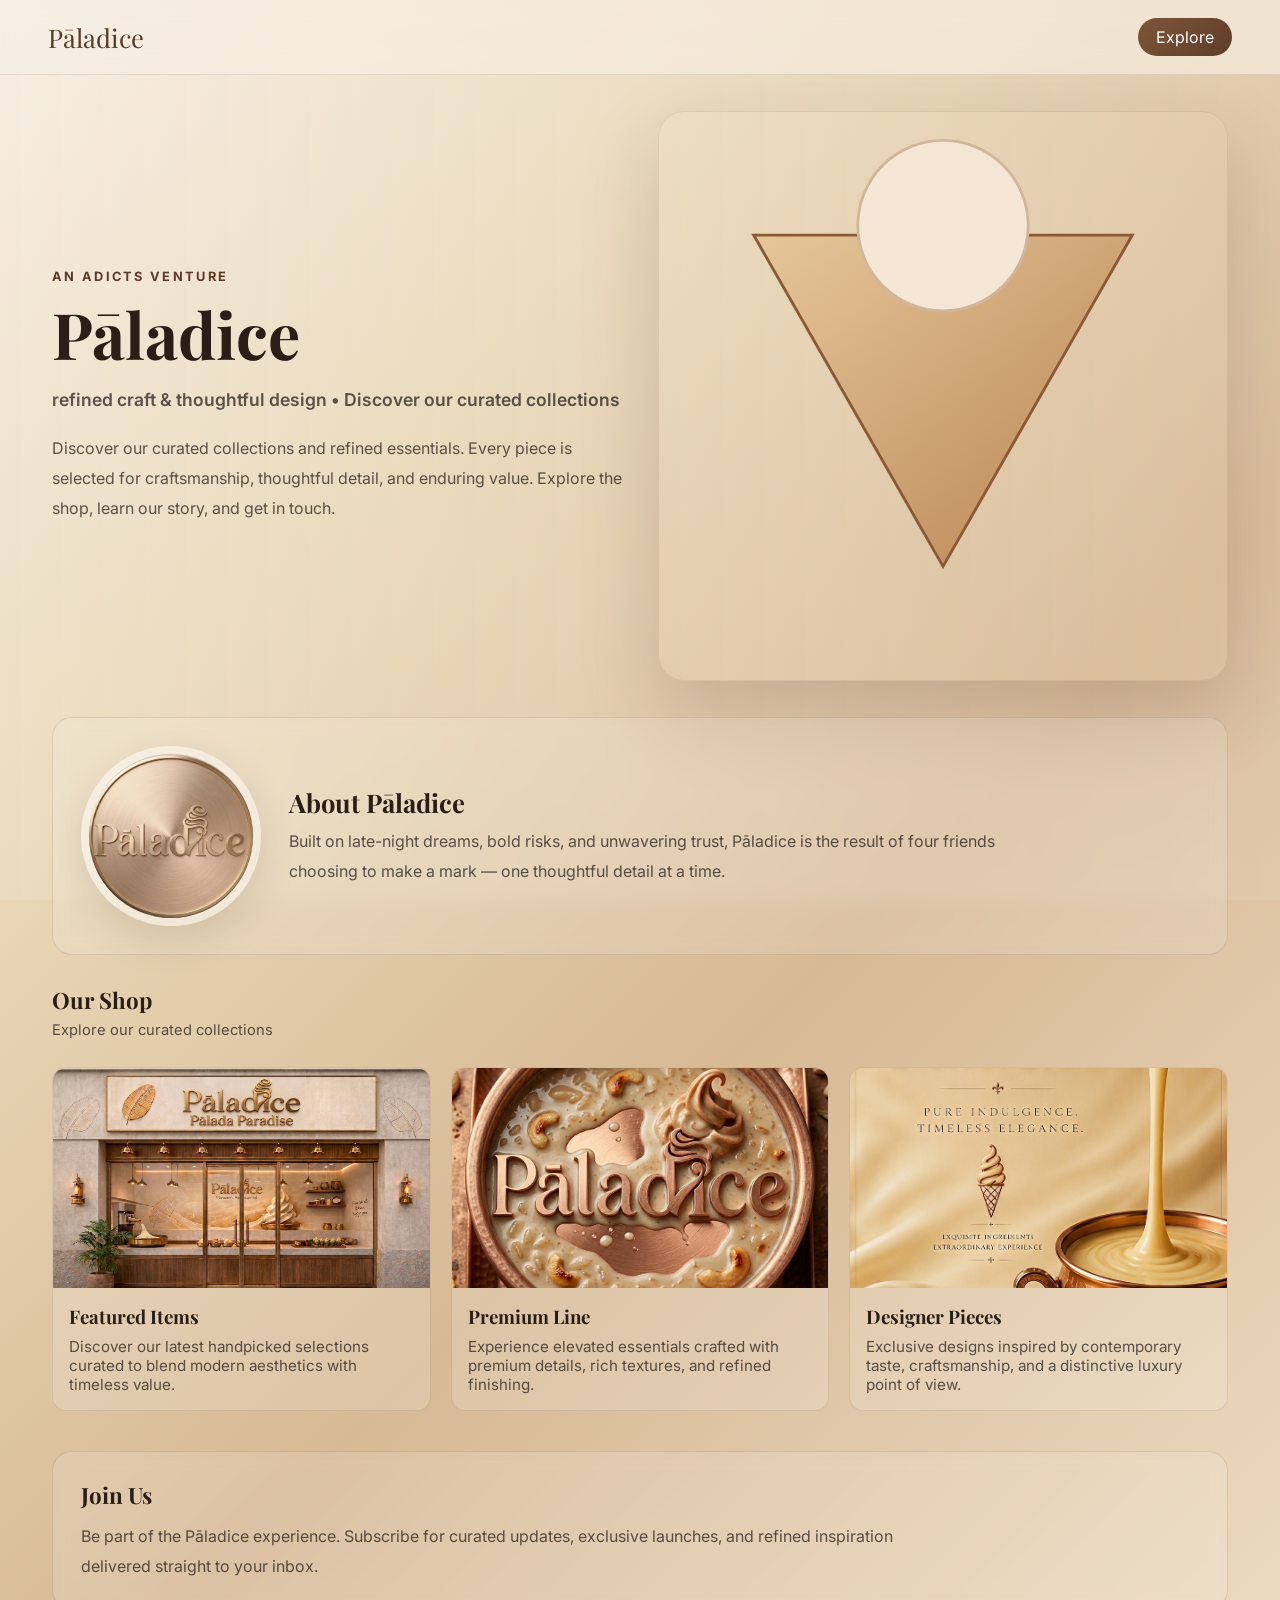
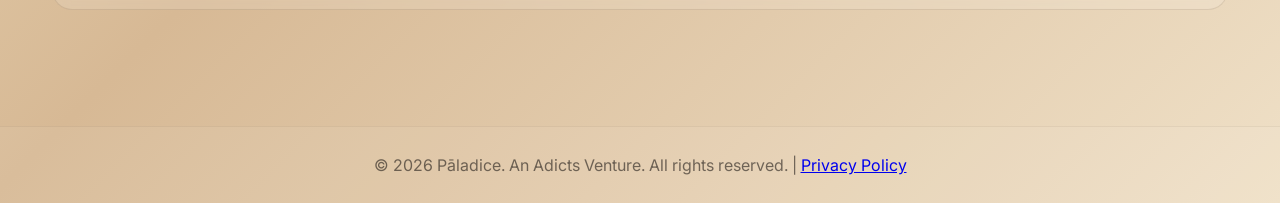
==== details.html @ 6101649e "Resolve homepage and details page merge conflict while preserving both the original brand design and" ====
<!DOCTYPE html>
<html lang="en">
<head>
  <meta charset="UTF-8" />
  <meta name="viewport" content="width=device-width, initial-scale=1.0" />
  <title>Pāladice — Details</title>
  <link rel="stylesheet" href="paladice-cone.css" />
  <style>
    @import url('https://fonts.googleapis.com/css2?family=Playfair+Display:wght@400;600;700;800&family=Inter:wght@300;400;500;600;700&display=swap');

    :root { --brown-900:#2a1e16; --brown-700:#5b3b28; --muted:rgba(32,26,23,0.72); }
    *{box-sizing:border-box;margin:0;padding:0}
    html{scroll-behavior:smooth}
    body{font-family:'Inter',system-ui,Segoe UI,Roboto,Arial,sans-serif;color:var(--muted);min-height:100vh;position:relative;background:linear-gradient(135deg,#f7efe4 0%,#e9d8b7 28%,#d7b995 58%,#efe0c7 100%);}

    body::before{content:'';position:fixed;inset:0;background:url('samplev2.png') center center / cover no-repeat fixed;opacity:0.32;filter:saturate(0.9) contrast(1.06) brightness(0.96) blur(0.2px);transform:scale(1.06);pointer-events:none;z-index:0}
    body::after{content:'';position:fixed;inset:0;background:linear-gradient(90deg,rgba(247,239,228,0.2),rgba(255,255,255,0.08));pointer-events:none;z-index:0}

    nav{position:sticky;top:0;z-index:10;background:rgba(247,239,228,0.62);backdrop-filter:blur(14px);border-bottom:1px solid rgba(91,59,40,0.12)}
    .nav-container{max-width:1220px;margin:0 auto;display:flex;align-items:center;justify-content:space-between;padding:18px}
    .logo{font-family:'Playfair Display',serif;font-size:1.6rem;color:var(--brown-700);text-decoration:none}
    .cta-button{background:linear-gradient(135deg,#7d5638 0%,#5f3d2a 100%);color:#fff;padding:9px 18px;border-radius:999px;text-decoration:none}

    main{max-width:1220px;margin:36px auto;padding:0 22px 80px;position:relative;z-index:1}

    .hero{display:grid;grid-template-columns:1fr 1fr;gap:36px;align-items:center;min-height:520px}
    .hero .hero-sub{font-size:0.8rem;letter-spacing:0.18em;text-transform:uppercase;color:var(--brown-700);font-weight:700;margin-bottom:18px}
    .hero h1{font-family:'Playfair Display',serif;font-size:clamp(2.8rem,5vw,4.4rem);color:var(--brown-900);line-height:1;margin-bottom:18px}
    .hero-subtopic{font-size:1.1rem;color:var(--brown-700);font-weight:600;margin-bottom:18px;line-height:1.6}
    .hero p{color:var(--muted);max-width:620px;line-height:1.85}

    .image-shell{border-radius:26px;overflow:hidden;box-shadow:0 30px 80px rgba(66,41,22,0.18);border:1px solid rgba(124,89,61,0.12)}
    .image-shell img{width:100%;height:100%;object-fit:cover;display:block}

    .panel{background:rgba(255,255,255,0.14);border:1px solid rgba(102,71,47,0.14);border-radius:20px;padding:28px;backdrop-filter:blur(8px)}

    .profile{display:flex;gap:28px;align-items:center}
    .profile-image{width:180px;height:180px;border-radius:50%;overflow:hidden;border:8px solid rgba(255,255,255,0.42);box-shadow:0 14px 40px rgba(52,31,18,0.12);flex:0 0 auto}
    .profile-image img{width:100%;height:100%;object-fit:cover}
    .profile-content{flex:1;min-width:0}

    .shop-grid{display:grid;grid-template-columns:repeat(3,1fr);gap:20px;margin-top:28px}
    .shop-card{border-radius:14px;overflow:hidden;background:rgba(255,255,255,0.16);padding:0;border:1px solid rgba(98,67,45,0.12)}
    .shop-card img{width:100%;height:220px;object-fit:cover;display:block}
    .shop-card .content{padding:16px}
    .shop-card h3{font-family:'Playfair Display',serif;margin-bottom:8px;color:var(--brown-900)}
    .shop-card p{color:var(--muted);font-size:0.95rem}

    footer{padding:28px;text-align:center;color:rgba(32,26,23,0.6);border-top:1px solid rgba(92,63,43,0.08);background:rgba(255,255,255,0.06)}

    @media (max-width:960px){
      .hero{grid-template-columns:1fr}
      .shop-grid{grid-template-columns:1fr}
      .profile{flex-direction:row;gap:20px}
      .profile-image{width:140px;height:140px}
      .panel{padding:20px}
    }

    @media (max-width:720px){
      .nav-container{padding:12px}
      .profile{flex-direction:column;align-items:center;text-align:center}
      .profile-image{width:120px;height:120px;border-radius:50%;margin-bottom:16px}
      .profile-content{width:100%}
      .profile-content h2{font-size:1.25rem}
      .profile-content p{margin:0 auto;max-width:100%;font-size:1rem}
      .panel{padding:18px}
    }

    @media (min-width:1600px){
      main{max-width:1400px}
      .profile-image{width:220px;height:220px}
    }
  </style>
</head>
<body>
  <nav>
    <div class="nav-container">
      <a href="index.html" class="logo">Pāladice</a>
      <a class="cta-button" href="#shop">Explore</a>
    </div>
  </nav>

  <main>
    <section class="hero">
      <div>
        <div class="hero-sub">An Adicts Venture</div>
        <h1>Pāladice</h1>
        <p class="hero-subtopic">refined craft &amp; thoughtful design • Discover our curated collections</p>
        <p>Discover our curated collections and refined essentials. Every piece is selected for craftsmanship, thoughtful detail, and enduring value. Explore the shop, learn our story, and get in touch.</p>
      </div>
      <div class="image-shell">
        <img src="assets/paladice-cone-placeholder.svg" alt="Paladice cone artwork" />
      </div>
    </section>

    <section style="margin-top:36px" class="panel">
      <div class="profile">
        <div class="profile-image"><img src="DP.png" alt="Pāladice profile" /></div>
        <div class="profile-content">
          <h2 style="font-family:'Playfair Display',serif;font-size:1.6rem;color:var(--brown-900)">About Pāladice</h2>
          <p style="color:var(--muted);margin-top:8px;max-width:760px;line-height:1.85">Built on late-night dreams, bold risks, and unwavering trust, Pāladice is the result of four friends choosing to make a mark — one thoughtful detail at a time.</p>
        </div>
      </div>
    </section>

    <section id="shop" style="margin-top:30px">
      <div style="display:flex;align-items:center;justify-content:space-between;margin-bottom:18px">
        <div>
          <h3 style="font-family:'Playfair Display',serif;font-size:1.4rem;color:var(--brown-900);margin:0">Our Shop</h3>
          <div style="color:var(--muted);font-size:0.92rem;margin-top:6px">Explore our curated collections</div>
        </div>
      </div>

      <div class="shop-grid">
        <article class="shop-card">
          <img src="Shopv1.png" alt="Featured items" />
          <div class="content">
            <h3>Featured Items</h3>
            <p>Discover our latest handpicked selections curated to blend modern aesthetics with timeless value.</p>
          </div>
        </article>

        <article class="shop-card">
          <img src="Dish.png" alt="Premium line" />
          <div class="content">
            <h3>Premium Line</h3>
            <p>Experience elevated essentials crafted with premium details, rich textures, and refined finishing.</p>
          </div>
        </article>

        <article class="shop-card">
          <img src="Designerv1.png" alt="Designer pieces" />
          <div class="content">
            <h3>Designer Pieces</h3>
            <p>Exclusive designs inspired by contemporary taste, craftsmanship, and a distinctive luxury point of view.</p>
          </div>
        </article>
      </div>
    </section>

    <section style="margin-top:40px" class="panel">
      <h3 style="font-family:'Playfair Display',serif;font-size:1.4rem;color:var(--brown-900);margin-bottom:12px">Join Us</h3>
      <p style="color:var(--muted);max-width:820px;line-height:1.85">Be part of the Pāladice experience. Subscribe for curated updates, exclusive launches, and refined inspiration delivered straight to your inbox.</p>
    </section>
  </main>

  <footer>
    &copy; 2026 Pāladice. An Adicts Venture. All rights reserved. | <a href="#">Privacy Policy</a>
  </footer>

  <script src="paladice-cone.js"></script>
</body>
</html>
---- paladice-cone.css ----
/* paladice-cone.css - lightweight styles for cone placement and eye tracking */
.cone-wrapper {
  position: absolute;            /* positioned relative to .card */
  right: 5%;
  top: 50%;
  transform: translateY(-50%);
  width: 340px;
  max-width: 28vw;
  pointer-events: none;
  opacity: 0;
  transition: opacity .6s ease, transform .6s cubic-bezier(.2,.9,.2,1);
  transform-origin: center;
  z-index: 6;
  filter: drop-shadow(0 20px 40px rgba(0,0,0,0.14));
}

.hero-loaded .cone-wrapper,
.card .cone-wrapper { /* ensure it becomes visible */
  opacity: 1;
}

.cone-img{
  display:block;
  width:100%;
  height:auto;
  border-radius:10px;
  object-fit:cover;
  backface-visibility: hidden;
  will-change: transform;
}

.cone-wrapper .eye {
  position: absolute;
  width: 48px;
  height: 48px;
  border-radius: 50%;
  background: rgba(255,255,255,0.95);
  display:flex;
  align-items:center;
  justify-content:center;
  box-shadow: inset 0 -4px 8px rgba(0,0,0,0.06);
  overflow: hidden;
  transform: translateZ(0);
}

.cone-wrapper .eye .pupil {
  width: 18px;
  height: 18px;
  background: #2b1409;
  border-radius:50%;
  transform: translate(0,0);
  transition: transform 0.06s linear;
  will-change: transform;
}

/* Rough positions: tune with devtools if needed */
.cone-wrapper .left-eye  { left: 20%; top: 28%; }
.cone-wrapper .right-eye { left: 58%; top: 28%; }

@media (max-width: 900px) {
  .cone-wrapper { width: 220px; right: 6%; }
  .cone-wrapper .eye { width:36px; height:36px; }
  .cone-wrapper .eye .pupil { width:14px; height:14px; }
}

.cone-floating {
  animation: floaty 6s ease-in-out infinite;
}
@keyframes floaty {
  0% { transform: translateY(-50%) translateX(0) rotate(-0.3deg); }
  50% { transform: translateY(-52%) translateX(2px) rotate(0.3deg); }
  100% { transform: translateY(-50%) translateX(0) rotate(-0.3deg); }
}
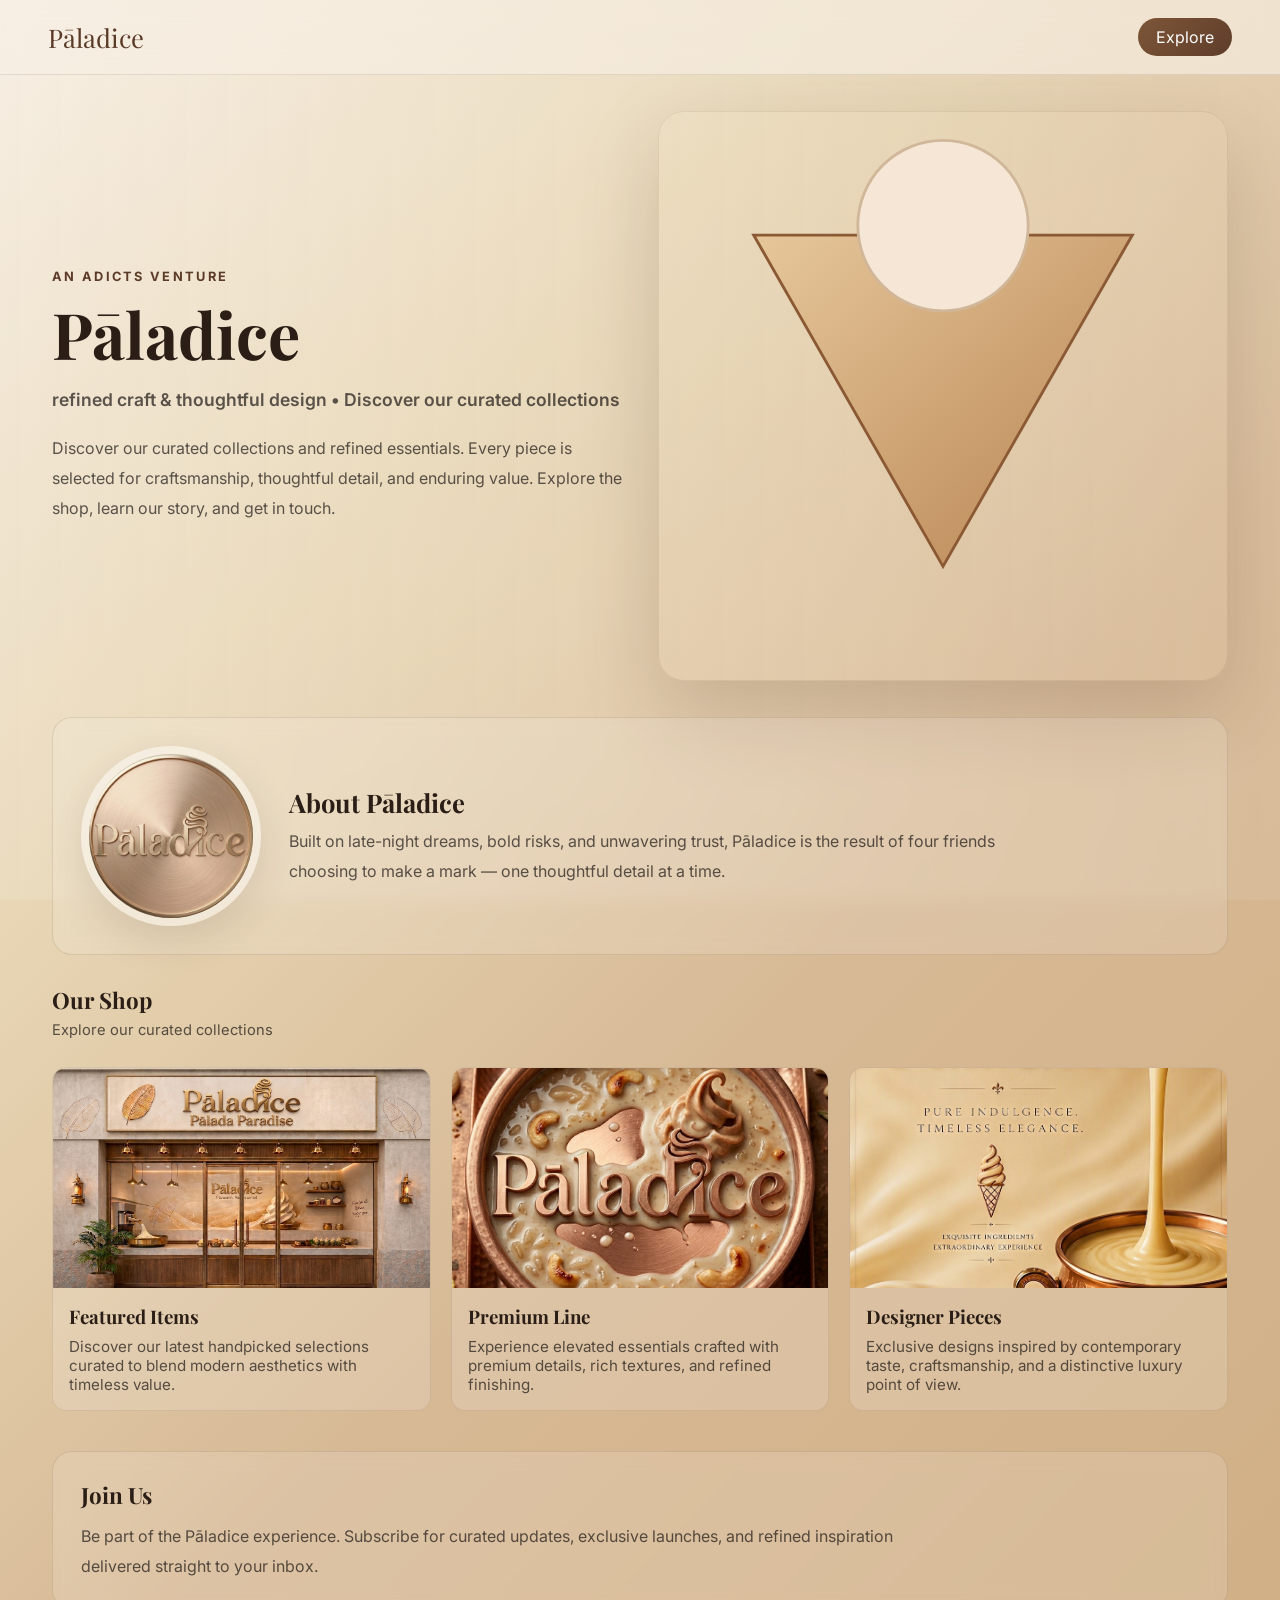
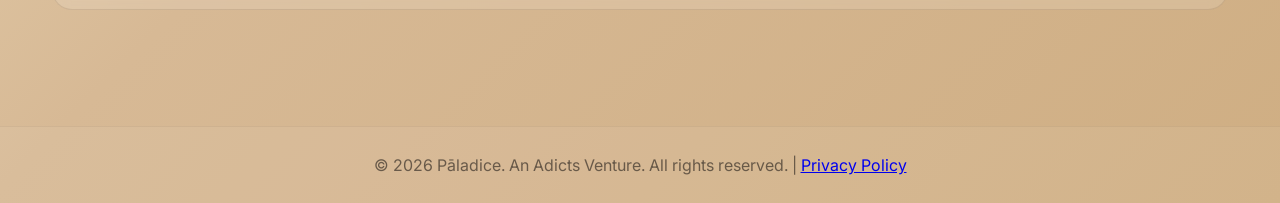
==== commit 7f2ad205: "Merge main into feature/samplev2.focused — resolve conflicts and add cone UI assets" ====
--- a/details.html
+++ b/details.html
@@ -11,9 +11,9 @@
     :root { --brown-900:#2a1e16; --brown-700:#5b3b28; --muted:rgba(32,26,23,0.72); }
     *{box-sizing:border-box;margin:0;padding:0}
     html{scroll-behavior:smooth}
-    body{font-family:'Inter',system-ui,Segoe UI,Roboto,Arial,sans-serif;color:var(--muted);min-height:100vh;position:relative;background:linear-gradient(135deg,#f7efe4 0%,#e9d8b7 28%,#d7b995 58%,#efe0c7 100%);}
+    body{font-family:'Inter',system-ui,Segoe UI,Roboto,Arial,sans-serif;color:var(--muted);min-height:100vh;position:relative;background:linear-gradient(135deg,#f7efe4 0%,#e9d8b7 28%,#d7b995 58%,#cfae83 100%)}
 
-    body::before{content:'';position:fixed;inset:0;background:url('samplev2.png') center center / cover no-repeat fixed;opacity:0.32;filter:saturate(0.9) contrast(1.06) brightness(0.96) blur(0.2px);transform:scale(1.06);pointer-events:none;z-index:0}
+    body::before{content:'';position:fixed;inset:0;background:url('samplev2.png') center center / cover no-repeat fixed;opacity:0.32;filter:saturate(0.9) contrast(1.06) brightness(0.96) blur(0.2px);}
     body::after{content:'';position:fixed;inset:0;background:linear-gradient(90deg,rgba(247,239,228,0.2),rgba(255,255,255,0.08));pointer-events:none;z-index:0}
 
     nav{position:sticky;top:0;z-index:10;background:rgba(247,239,228,0.62);backdrop-filter:blur(14px);border-bottom:1px solid rgba(91,59,40,0.12)}
@@ -34,6 +34,7 @@
 
     .panel{background:rgba(255,255,255,0.14);border:1px solid rgba(102,71,47,0.14);border-radius:20px;padding:28px;backdrop-filter:blur(8px)}
 
+    /* About/profile layout */
     .profile{display:flex;gap:28px;align-items:center}
     .profile-image{width:180px;height:180px;border-radius:50%;overflow:hidden;border:8px solid rgba(255,255,255,0.42);box-shadow:0 14px 40px rgba(52,31,18,0.12);flex:0 0 auto}
     .profile-image img{width:100%;height:100%;object-fit:cover}
@@ -48,6 +49,7 @@
 
     footer{padding:28px;text-align:center;color:rgba(32,26,23,0.6);border-top:1px solid rgba(92,63,43,0.08);background:rgba(255,255,255,0.06)}
 
+    /* Responsive adjustments */
     @media (max-width:960px){
       .hero{grid-template-columns:1fr}
       .shop-grid{grid-template-columns:1fr}
--- a/paladice-cone.css
+++ b/paladice-cone.css
@@ -70,4 +70,4 @@
   0% { transform: translateY(-50%) translateX(0) rotate(-0.3deg); }
   50% { transform: translateY(-52%) translateX(2px) rotate(0.3deg); }
   100% { transform: translateY(-50%) translateX(0) rotate(-0.3deg); }
-}+}
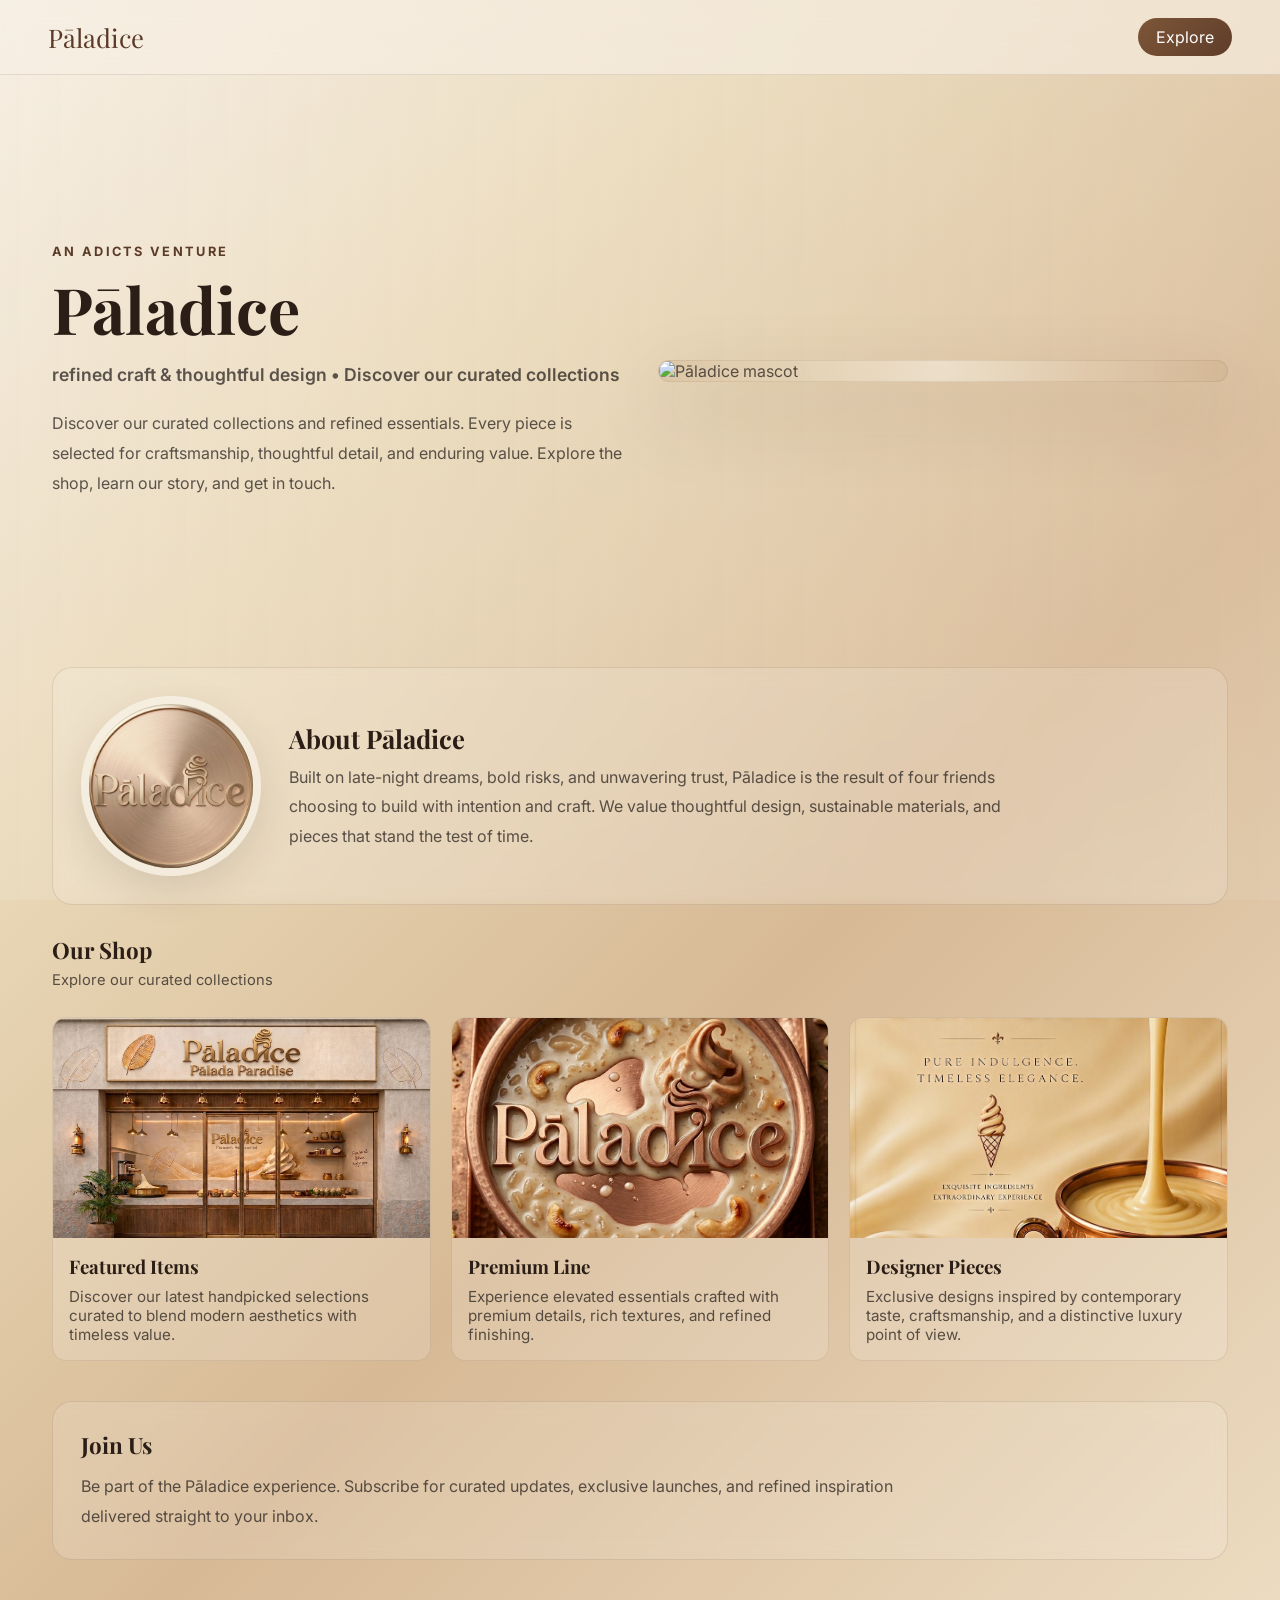
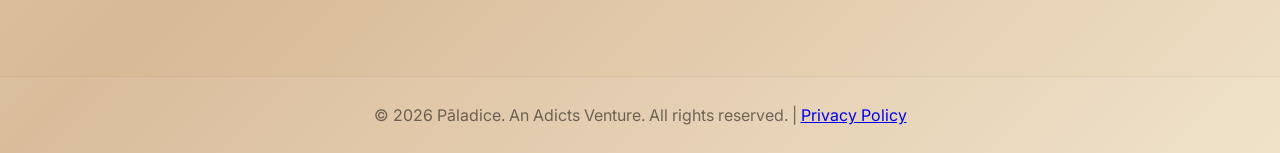
==== commit 9af52ff5: "Switch hero asset to fluffy mascot and remove the cone treatment" ====
--- a/details.html
+++ b/details.html
@@ -11,9 +11,9 @@
     :root { --brown-900:#2a1e16; --brown-700:#5b3b28; --muted:rgba(32,26,23,0.72); }
     *{box-sizing:border-box;margin:0;padding:0}
     html{scroll-behavior:smooth}
-    body{font-family:'Inter',system-ui,Segoe UI,Roboto,Arial,sans-serif;color:var(--muted);min-height:100vh;position:relative;background:linear-gradient(135deg,#f7efe4 0%,#e9d8b7 28%,#d7b995 58%,#cfae83 100%)}
+    body{font-family:'Inter',system-ui,Segoe UI,Roboto,Arial,sans-serif;color:var(--muted);min-height:100vh;position:relative;background:linear-gradient(135deg,#f7efe4 0%,#e9d8b7 28%,#d7b995 58%,#efe0c7 100%)}
 
-    body::before{content:'';position:fixed;inset:0;background:url('samplev2.png') center center / cover no-repeat fixed;opacity:0.32;filter:saturate(0.9) contrast(1.06) brightness(0.96) blur(0.2px);}
+    body::before{content:'';position:fixed;inset:0;background:url('samplev2.png') center center / cover no-repeat fixed;opacity:0.32;filter:saturate(0.9) contrast(1.06) brightness(0.96) blur(0.2px);transform:scale(1.04);pointer-events:none;z-index:0}
     body::after{content:'';position:fixed;inset:0;background:linear-gradient(90deg,rgba(247,239,228,0.2),rgba(255,255,255,0.08));pointer-events:none;z-index:0}
 
     nav{position:sticky;top:0;z-index:10;background:rgba(247,239,228,0.62);backdrop-filter:blur(14px);border-bottom:1px solid rgba(91,59,40,0.12)}
@@ -29,12 +29,11 @@
     .hero-subtopic{font-size:1.1rem;color:var(--brown-700);font-weight:600;margin-bottom:18px;line-height:1.6}
     .hero p{color:var(--muted);max-width:620px;line-height:1.85}
 
-    .image-shell{border-radius:26px;overflow:hidden;box-shadow:0 30px 80px rgba(66,41,22,0.18);border:1px solid rgba(124,89,61,0.12)}
-    .image-shell img{width:100%;height:100%;object-fit:cover;display:block}
+    .image-shell{border-radius:26px;overflow:hidden;box-shadow:0 30px 80px rgba(66,41,22,0.18);border:1px solid rgba(124,89,61,0.12);background:radial-gradient(circle at 50% 25%, rgba(255,255,255,0.35), rgba(255,255,255,0.06) 45%, rgba(145,104,65,0.12) 100%);}
+    .image-shell img{width:100%;height:100%;object-fit:cover;display:block;filter:drop-shadow(0 18px 28px rgba(83,58,39,0.18));}
 
     .panel{background:rgba(255,255,255,0.14);border:1px solid rgba(102,71,47,0.14);border-radius:20px;padding:28px;backdrop-filter:blur(8px)}
 
-    /* About/profile layout */
     .profile{display:flex;gap:28px;align-items:center}
     .profile-image{width:180px;height:180px;border-radius:50%;overflow:hidden;border:8px solid rgba(255,255,255,0.42);box-shadow:0 14px 40px rgba(52,31,18,0.12);flex:0 0 auto}
     .profile-image img{width:100%;height:100%;object-fit:cover}
@@ -49,7 +48,6 @@
 
     footer{padding:28px;text-align:center;color:rgba(32,26,23,0.6);border-top:1px solid rgba(92,63,43,0.08);background:rgba(255,255,255,0.06)}
 
-    /* Responsive adjustments */
     @media (max-width:960px){
       .hero{grid-template-columns:1fr}
       .shop-grid{grid-template-columns:1fr}
@@ -91,7 +89,7 @@
         <p>Discover our curated collections and refined essentials. Every piece is selected for craftsmanship, thoughtful detail, and enduring value. Explore the shop, learn our story, and get in touch.</p>
       </div>
       <div class="image-shell">
-        <img src="assets/paladice-cone-placeholder.svg" alt="Paladice cone artwork" />
+        <img src="assets/paladice-mascot-fluffy.jpg" alt="Pāladice mascot" />
       </div>
     </section>
 
@@ -100,7 +98,7 @@
         <div class="profile-image"><img src="DP.png" alt="Pāladice profile" /></div>
         <div class="profile-content">
           <h2 style="font-family:'Playfair Display',serif;font-size:1.6rem;color:var(--brown-900)">About Pāladice</h2>
-          <p style="color:var(--muted);margin-top:8px;max-width:760px;line-height:1.85">Built on late-night dreams, bold risks, and unwavering trust, Pāladice is the result of four friends choosing to make a mark — one thoughtful detail at a time.</p>
+          <p style="color:var(--muted);margin-top:8px;max-width:760px;line-height:1.85">Built on late-night dreams, bold risks, and unwavering trust, Pāladice is the result of four friends choosing to build with intention and craft. We value thoughtful design, sustainable materials, and pieces that stand the test of time.</p>
         </div>
       </div>
     </section>
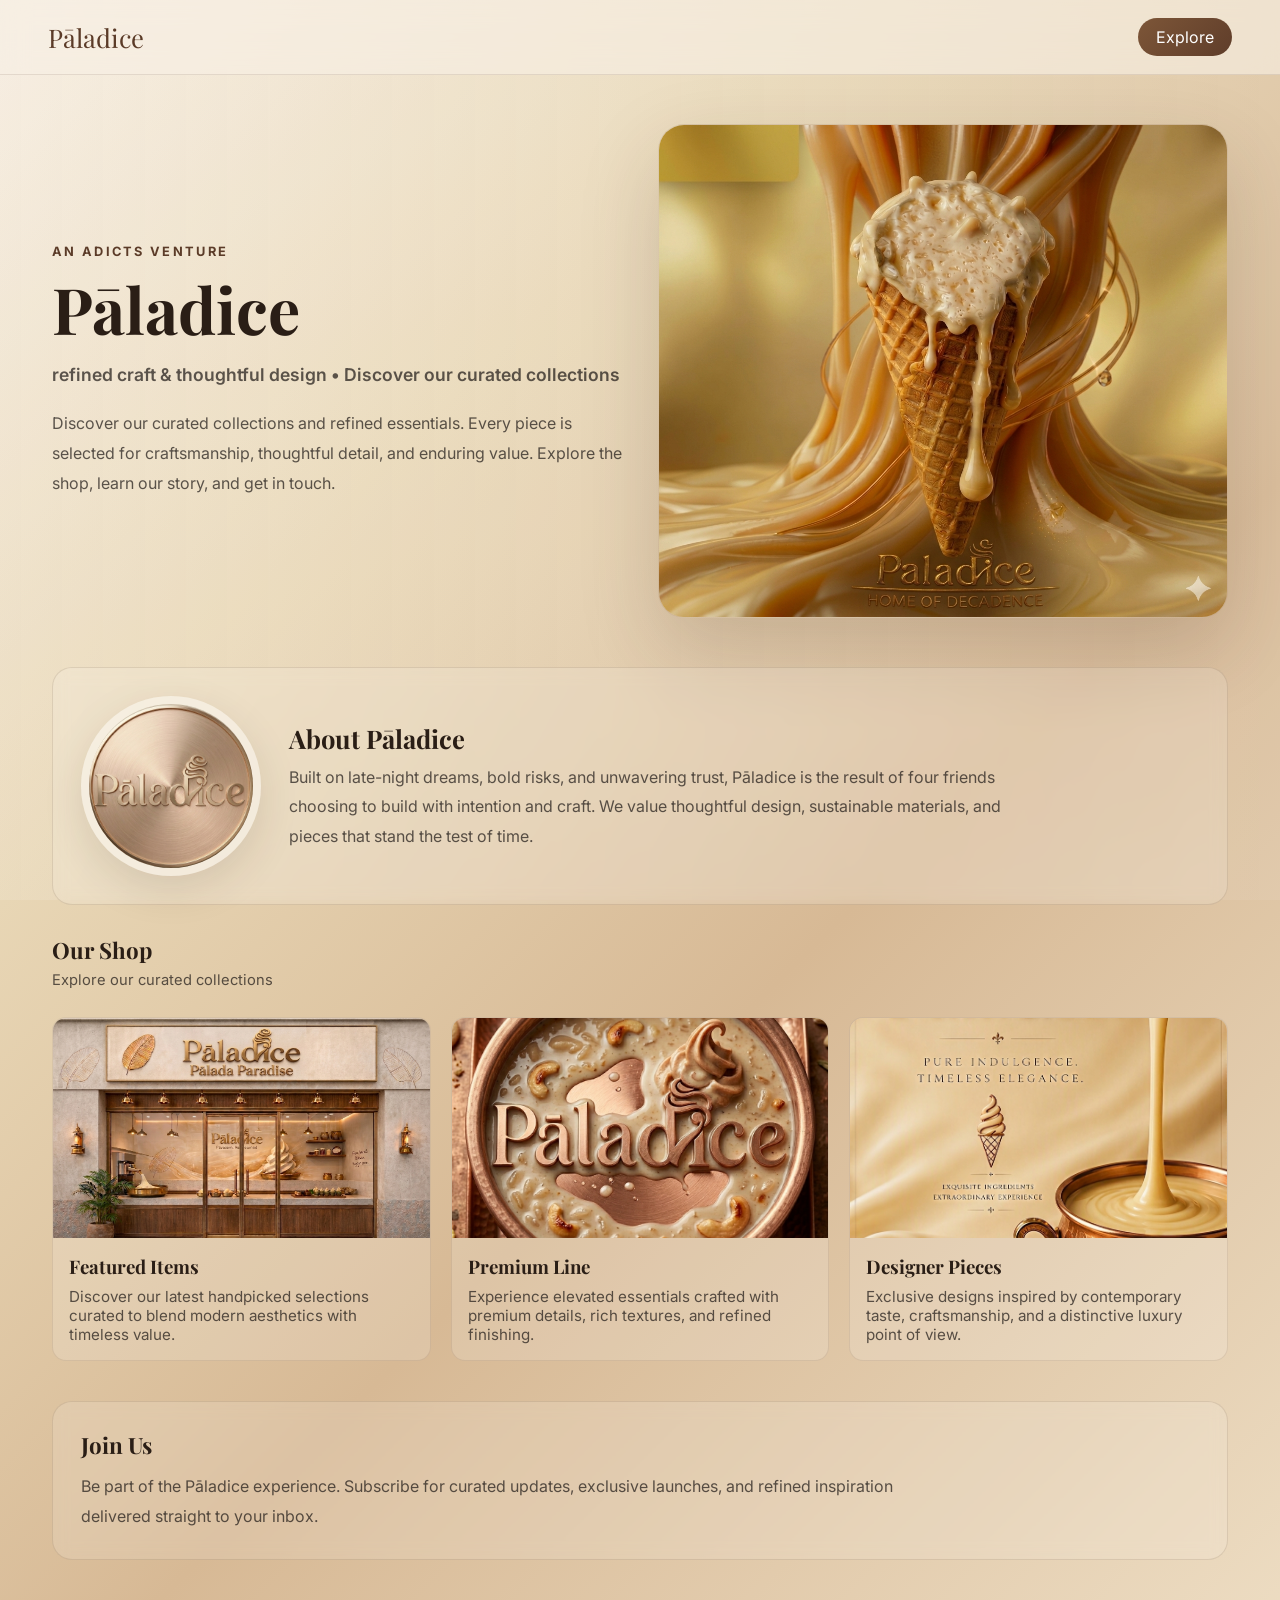
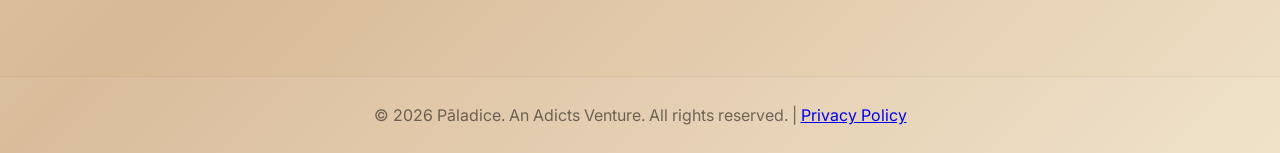
==== commit 83760b7d: "Point hero image to uploaded image_bc6bxxx.jpg at repo root (fix path mismatch)" ====
--- a/details.html
+++ b/details.html
@@ -89,7 +89,8 @@
         <p>Discover our curated collections and refined essentials. Every piece is selected for craftsmanship, thoughtful detail, and enduring value. Explore the shop, learn our story, and get in touch.</p>
       </div>
       <div class="image-shell">
-        <img src="assets/paladice-mascot-fluffy.jpg" alt="Pāladice mascot" />
+        <!-- Pointing the hero to the uploaded root-level image file so it displays correctly -->
+        <img src="/image_bc6bxxx.jpg" alt="Pāladice mascot" />
       </div>
     </section>
 
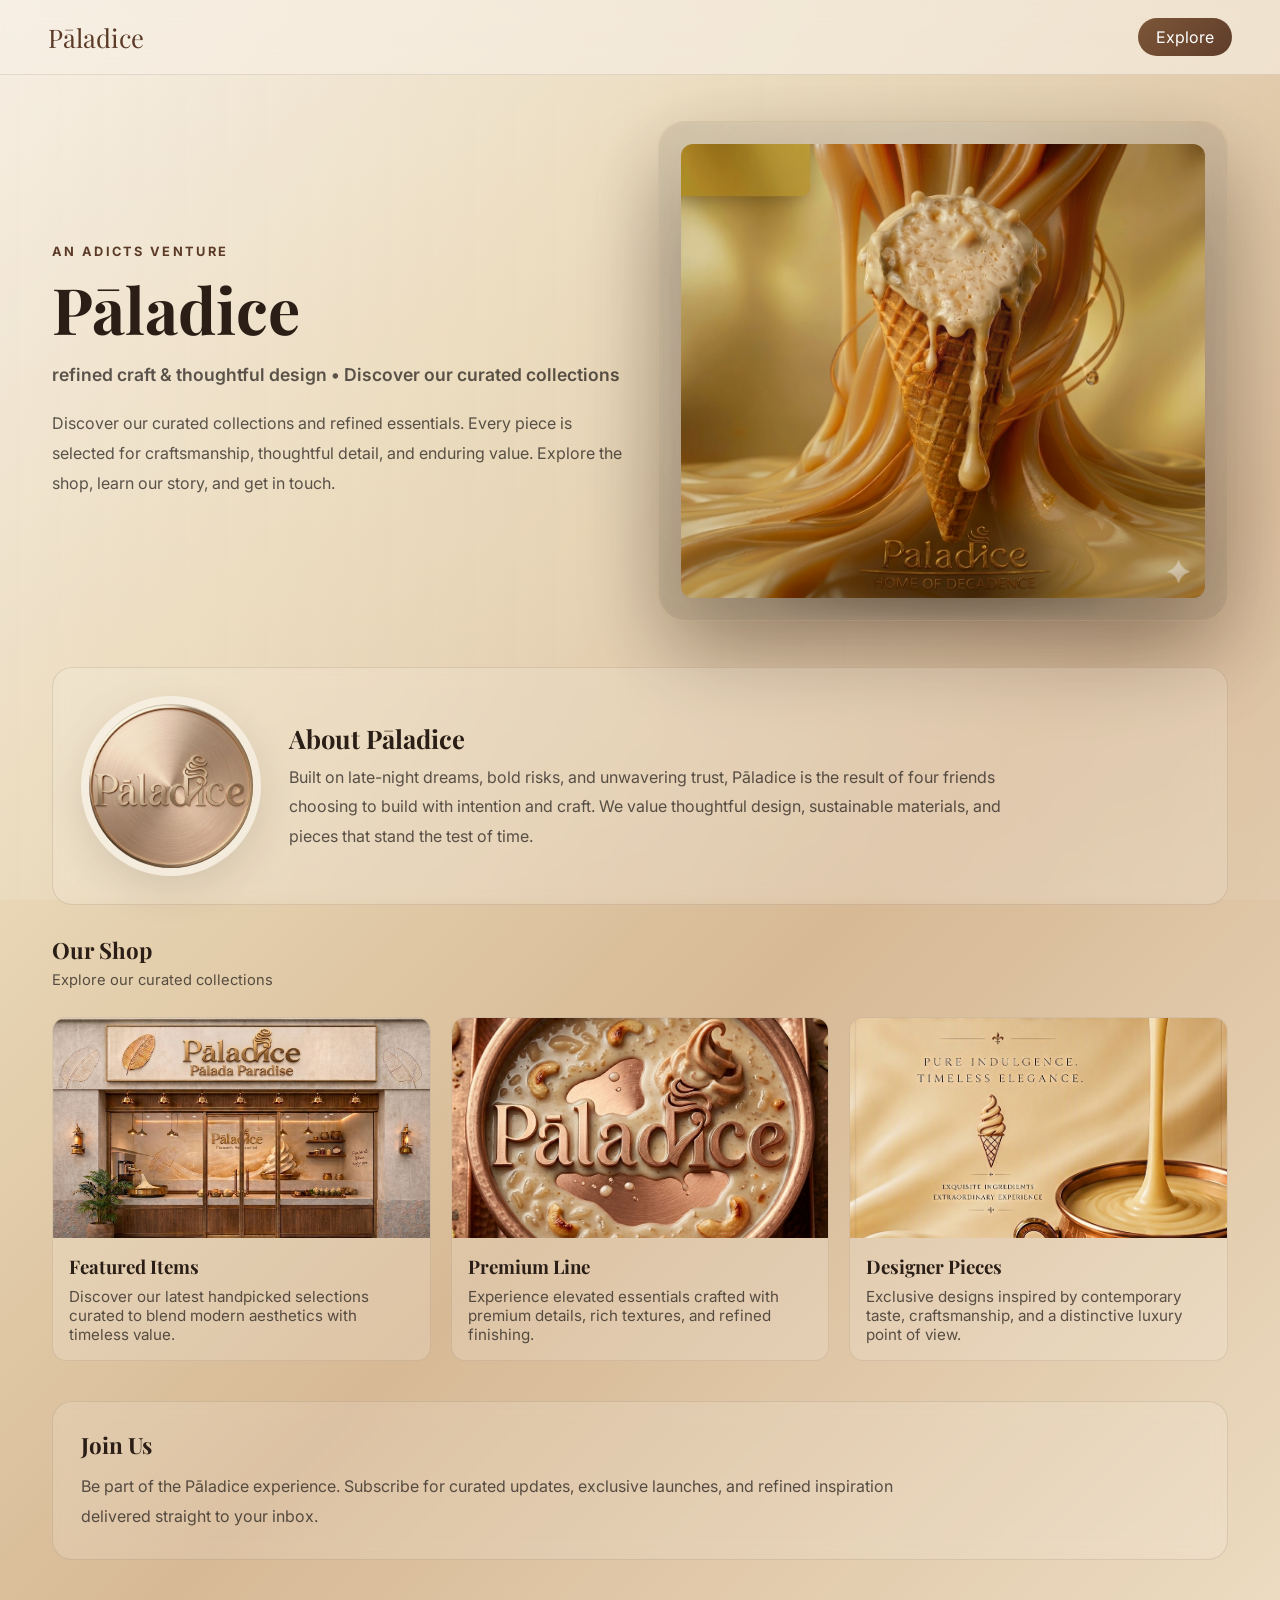
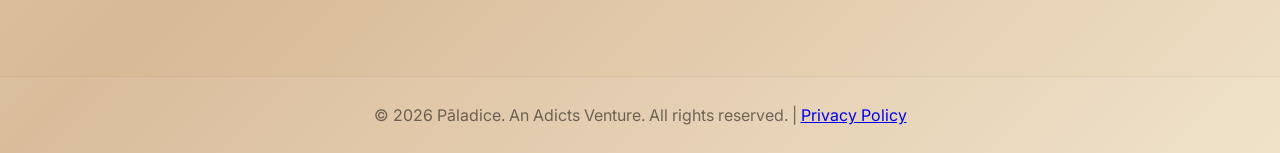
==== commit 7aafbbab: "Tweak hero visuals: relative image path, improved image-shell styling for plush 3D mascot, add masco" ====
--- a/details.html
+++ b/details.html
@@ -29,8 +29,31 @@
     .hero-subtopic{font-size:1.1rem;color:var(--brown-700);font-weight:600;margin-bottom:18px;line-height:1.6}
     .hero p{color:var(--muted);max-width:620px;line-height:1.85}
 
-    .image-shell{border-radius:26px;overflow:hidden;box-shadow:0 30px 80px rgba(66,41,22,0.18);border:1px solid rgba(124,89,61,0.12);background:radial-gradient(circle at 50% 25%, rgba(255,255,255,0.35), rgba(255,255,255,0.06) 45%, rgba(145,104,65,0.12) 100%);}
-    .image-shell img{width:100%;height:100%;object-fit:cover;display:block;filter:drop-shadow(0 18px 28px rgba(83,58,39,0.18));}
+    /* Improved image shell for plush, 3D mascot */
+    .image-shell{position:relative;border-radius:26px;padding:22px;overflow:visible;display:flex;align-items:center;justify-content:center;
+      background:radial-gradient(circle at 50% 25%, rgba(255,255,255,0.36), rgba(255,255,255,0.05) 35%, rgba(196,150,100,0.08) 100%);
+      box-shadow:0 30px 80px rgba(66,41,22,0.18), inset 0 -12px 40px rgba(255,245,230,0.04);border:1px solid rgba(124,89,61,0.12);
+      backdrop-filter: blur(2px);
+    }
+
+    /* Soft vignette + rim light */
+    .image-shell::after{content:'';position:absolute;inset:0;border-radius:26px;pointer-events:none;
+      background:radial-gradient(60% 60% at 50% 35%, rgba(255,245,230,0.06), rgba(0,0,0,0.06) 60%);
+      box-shadow: inset 0 -60px 120px rgba(0,0,0,0.08);
+    }
+
+    .image-shell img.mascot{width:100%;height:auto;max-width:760px;object-fit:contain;object-position:center 40%;display:block;
+      filter: drop-shadow(0 36px 48px rgba(34,20,12,0.36)) saturate(1.06) contrast(1.03);
+      transform:translateZ(0);
+      transition:transform 350ms cubic-bezier(.2,.8,.2,1), filter 250ms ease;
+      border-radius:12px; /* subtle rounding so edges blend into background */
+    }
+
+    /* slight lift on hover for interactive feel */
+    .image-shell:hover img.mascot{transform:translateY(-8px) scale(1.01);filter: drop-shadow(0 46px 64px rgba(34,20,12,0.38)) saturate(1.08) contrast(1.04)}
+
+    /* Optional cute shadow under mascot (pseudo-element) */
+    .image-shell .mascot-shadow{position:absolute;left:50%;bottom:10px;transform:translateX(-50%);width:60%;height:28px;background:radial-gradient(ellipse at center, rgba(20,12,6,0.35), rgba(20,12,6,0.06));filter:blur(12px);border-radius:50%;pointer-events:none}
 
     .panel{background:rgba(255,255,255,0.14);border:1px solid rgba(102,71,47,0.14);border-radius:20px;padding:28px;backdrop-filter:blur(8px)}
 
@@ -48,12 +71,15 @@
 
     footer{padding:28px;text-align:center;color:rgba(32,26,23,0.6);border-top:1px solid rgba(92,63,43,0.08);background:rgba(255,255,255,0.06)}
 
+    /* Responsive adjustments */
     @media (max-width:960px){
       .hero{grid-template-columns:1fr}
       .shop-grid{grid-template-columns:1fr}
       .profile{flex-direction:row;gap:20px}
       .profile-image{width:140px;height:140px}
       .panel{padding:20px}
+      .image-shell{padding:16px}
+      .image-shell img.mascot{max-width:84%;}
     }
 
     @media (max-width:720px){
@@ -64,6 +90,7 @@
       .profile-content h2{font-size:1.25rem}
       .profile-content p{margin:0 auto;max-width:100%;font-size:1rem}
       .panel{padding:18px}
+      .image-shell img.mascot{max-width:92%;}
     }
 
     @media (min-width:1600px){
@@ -89,8 +116,9 @@
         <p>Discover our curated collections and refined essentials. Every piece is selected for craftsmanship, thoughtful detail, and enduring value. Explore the shop, learn our story, and get in touch.</p>
       </div>
       <div class="image-shell">
-        <!-- Pointing the hero to the uploaded root-level image file so it displays correctly -->
-        <img src="/image_bc6bxxx.jpg" alt="Pāladice mascot" />
+        <!-- Use relative path (no leading slash) so GitHub Pages and repo-root sites resolve correctly -->
+        <img src="image_bc6bxxx.jpg" alt="Pāladice mascot" class="mascot" />
+        <div class="mascot-shadow" aria-hidden="true"></div>
       </div>
     </section>
 
@@ -149,6 +177,5 @@
     &copy; 2026 Pāladice. An Adicts Venture. All rights reserved. | <a href="#">Privacy Policy</a>
   </footer>
 
-  <script src="paladice-cone.js"></script>
 </body>
 </html>
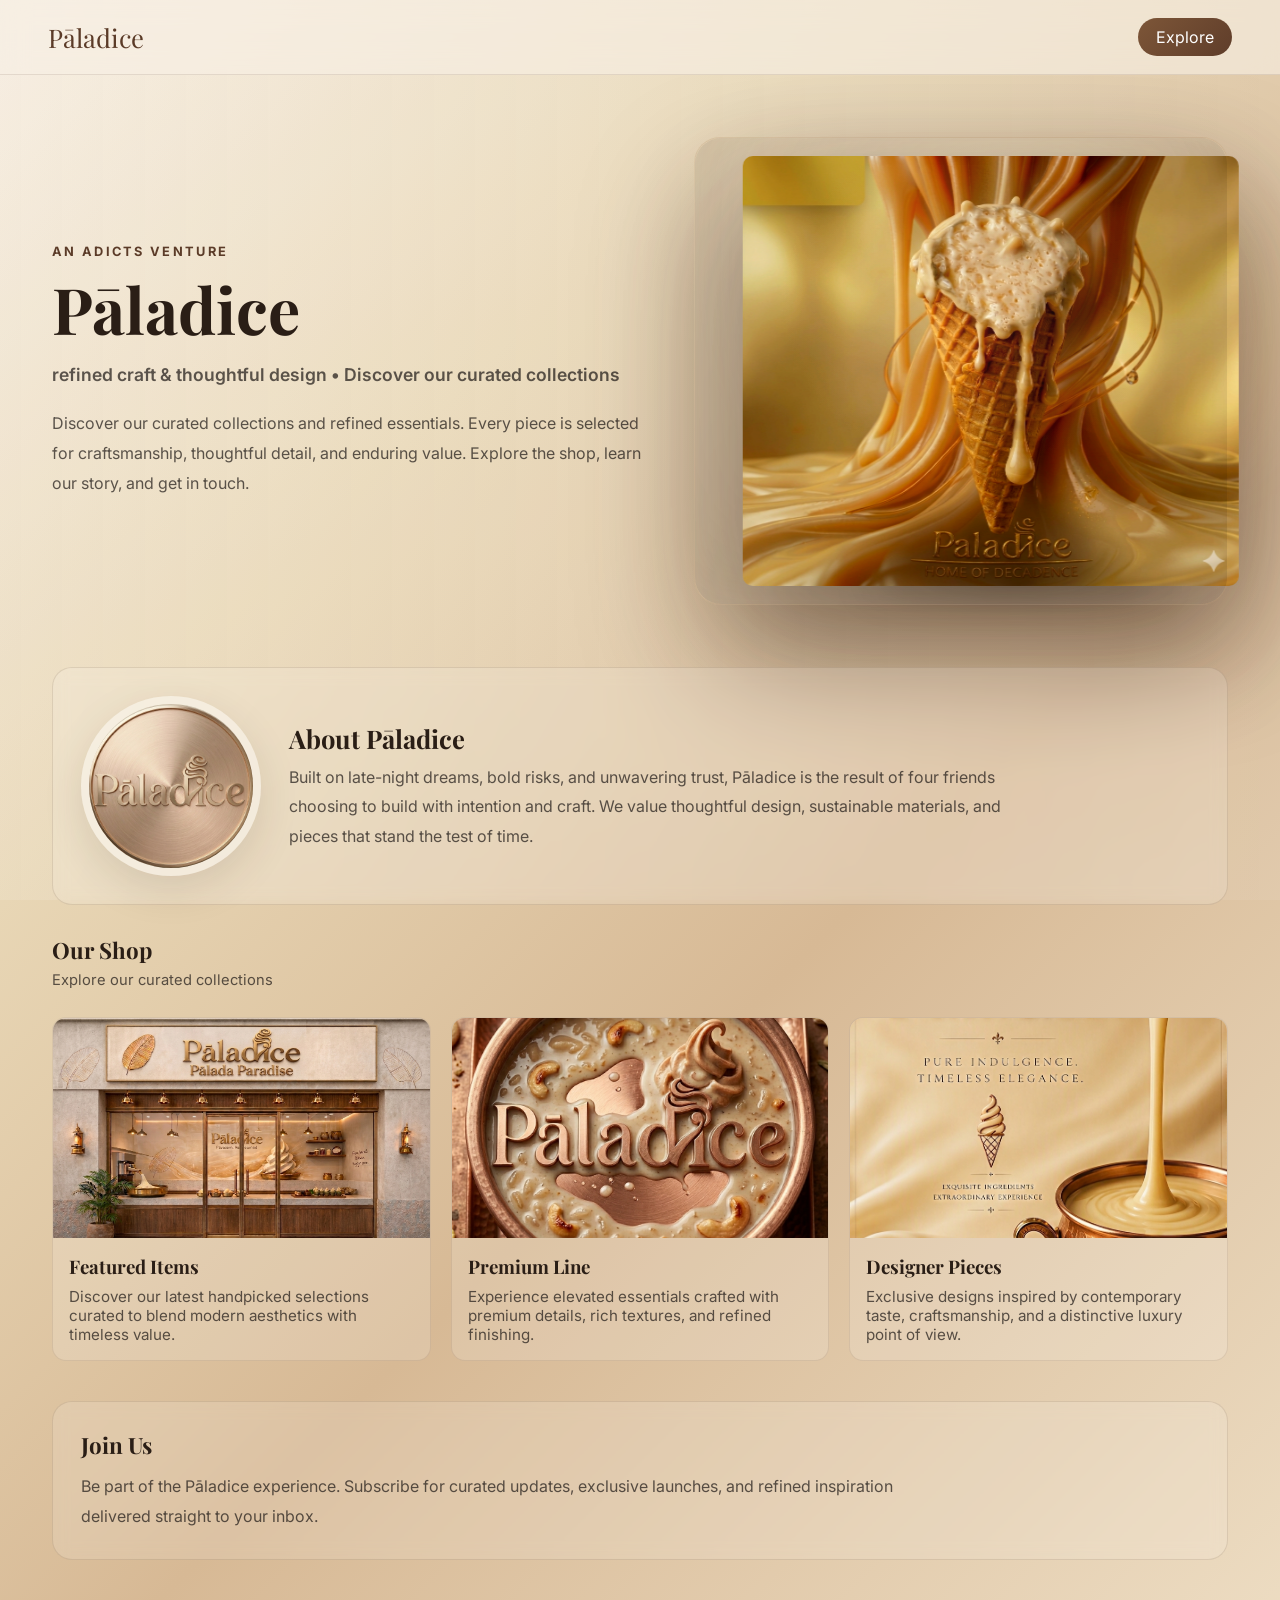
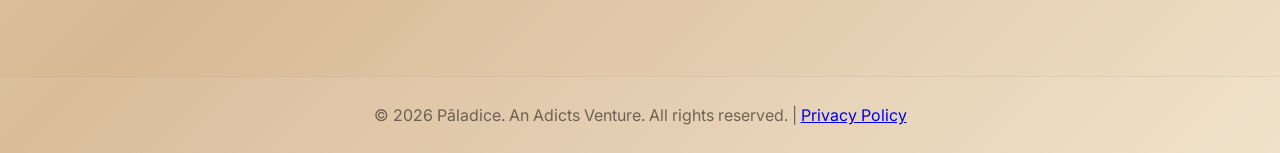
==== commit 65f9c05e: "Move mascot right, compact sizing, stronger warm glow and deeper plush shadow; tune crop and shadow" ====
--- a/details.html
+++ b/details.html
@@ -23,37 +23,45 @@
 
     main{max-width:1220px;margin:36px auto;padding:0 22px 80px;position:relative;z-index:1}
 
-    .hero{display:grid;grid-template-columns:1fr 1fr;gap:36px;align-items:center;min-height:520px}
+    /* move mascot slightly to the right by using asymmetric columns and aligning the image-shell to the end */
+    .hero{display:grid;grid-template-columns:1fr 0.88fr;gap:36px;align-items:center;min-height:520px}
     .hero .hero-sub{font-size:0.8rem;letter-spacing:0.18em;text-transform:uppercase;color:var(--brown-700);font-weight:700;margin-bottom:18px}
     .hero h1{font-family:'Playfair Display',serif;font-size:clamp(2.8rem,5vw,4.4rem);color:var(--brown-900);line-height:1;margin-bottom:18px}
     .hero-subtopic{font-size:1.1rem;color:var(--brown-700);font-weight:600;margin-bottom:18px;line-height:1.6}
     .hero p{color:var(--muted);max-width:620px;line-height:1.85}
 
     /* Improved image shell for plush, 3D mascot */
-    .image-shell{position:relative;border-radius:26px;padding:22px;overflow:visible;display:flex;align-items:center;justify-content:center;
-      background:radial-gradient(circle at 50% 25%, rgba(255,255,255,0.36), rgba(255,255,255,0.05) 35%, rgba(196,150,100,0.08) 100%);
-      box-shadow:0 30px 80px rgba(66,41,22,0.18), inset 0 -12px 40px rgba(255,245,230,0.04);border:1px solid rgba(124,89,61,0.12);
+    .image-shell{position:relative;border-radius:26px;padding:18px;overflow:visible;display:flex;align-items:center;justify-content:flex-end;
+      background:radial-gradient(circle at 60% 30%, rgba(255,244,220,0.55), rgba(255,235,200,0.22) 30%, rgba(196,150,100,0.10) 70%);
+      box-shadow:0 48px 120px rgba(80,48,20,0.28), inset 0 -18px 48px rgba(255,245,230,0.06);border:1px solid rgba(124,89,61,0.12);
       backdrop-filter: blur(2px);
     }
 
-    /* Soft vignette + rim light */
-    .image-shell::after{content:'';position:absolute;inset:0;border-radius:26px;pointer-events:none;
-      background:radial-gradient(60% 60% at 50% 35%, rgba(255,245,230,0.06), rgba(0,0,0,0.06) 60%);
-      box-shadow: inset 0 -60px 120px rgba(0,0,0,0.08);
+    /* stronger warm glow behind the mascot */
+    .image-shell::before{content:'';position:absolute;left:50%;top:32%;transform:translate(-6%,-32%);width:68%;height:68%;border-radius:50%;pointer-events:none;
+      background:radial-gradient(circle at 45% 35%, rgba(255,218,150,0.45), rgba(255,200,120,0.16) 40%, rgba(255,160,60,0.06) 70%);
+      filter:blur(28px);mix-blend-mode:screen;opacity:0.95;
     }
 
-    .image-shell img.mascot{width:100%;height:auto;max-width:760px;object-fit:contain;object-position:center 40%;display:block;
-      filter: drop-shadow(0 36px 48px rgba(34,20,12,0.36)) saturate(1.06) contrast(1.03);
-      transform:translateZ(0);
+    /* Soft vignette + rim light (overlay) */
+    .image-shell::after{content:'';position:absolute;inset:0;border-radius:26px;pointer-events:none;
+      background:radial-gradient(60% 60% at 52% 35%, rgba(255,245,230,0.06), rgba(0,0,0,0.06) 60%);
+      box-shadow: inset 0 -60px 120px rgba(0,0,0,0.06);
+    }
+
+    /* make the mascot more compact and slightly shifted right (translateX) */
+    .image-shell img.mascot{width:100%;height:auto;max-width:520px;object-fit:cover;object-position:center 55%;display:block;
+      filter: drop-shadow(0 48px 64px rgba(34,20,12,0.46)) saturate(1.12) contrast(1.08) brightness(1.03);
+      transform:translateZ(0) translateX(6%);
       transition:transform 350ms cubic-bezier(.2,.8,.2,1), filter 250ms ease;
-      border-radius:12px; /* subtle rounding so edges blend into background */
+      border-radius:10px; /* subtle rounding so edges blend into background */
     }
 
     /* slight lift on hover for interactive feel */
-    .image-shell:hover img.mascot{transform:translateY(-8px) scale(1.01);filter: drop-shadow(0 46px 64px rgba(34,20,12,0.38)) saturate(1.08) contrast(1.04)}
+    .image-shell:hover img.mascot{transform:translateY(-8px) translateX(6%) scale(1.012);filter: drop-shadow(0 60px 86px rgba(34,20,12,0.5)) saturate(1.14) contrast(1.09)}
 
-    /* Optional cute shadow under mascot (pseudo-element) */
-    .image-shell .mascot-shadow{position:absolute;left:50%;bottom:10px;transform:translateX(-50%);width:60%;height:28px;background:radial-gradient(ellipse at center, rgba(20,12,6,0.35), rgba(20,12,6,0.06));filter:blur(12px);border-radius:50%;pointer-events:none}
+    /* denser, more blurred shadow under mascot */
+    .image-shell .mascot-shadow{position:absolute;left:60%;bottom:6px;transform:translateX(-50%);width:56%;height:36px;background:radial-gradient(ellipse at center, rgba(20,12,6,0.46), rgba(20,12,6,0.08));filter:blur(18px);border-radius:50%;pointer-events:none}
 
     .panel{background:rgba(255,255,255,0.14);border:1px solid rgba(102,71,47,0.14);border-radius:20px;padding:28px;backdrop-filter:blur(8px)}
 
@@ -72,14 +80,20 @@
     footer{padding:28px;text-align:center;color:rgba(32,26,23,0.6);border-top:1px solid rgba(92,63,43,0.08);background:rgba(255,255,255,0.06)}
 
     /* Responsive adjustments */
+    @media (max-width:1120px){
+      .hero{grid-template-columns:1fr 0.98fr}
+      .image-shell img.mascot{max-width:460px}
+    }
+
     @media (max-width:960px){
       .hero{grid-template-columns:1fr}
       .shop-grid{grid-template-columns:1fr}
       .profile{flex-direction:row;gap:20px}
       .profile-image{width:140px;height:140px}
       .panel{padding:20px}
-      .image-shell{padding:16px}
-      .image-shell img.mascot{max-width:84%;}
+      .image-shell{padding:12px;justify-content:center}
+      .image-shell img.mascot{max-width:72%;transform:none}
+      .image-shell .mascot-shadow{left:50%}
     }
 
     @media (max-width:720px){
@@ -91,11 +105,13 @@
       .profile-content p{margin:0 auto;max-width:100%;font-size:1rem}
       .panel{padding:18px}
       .image-shell img.mascot{max-width:92%;}
+      .image-shell .mascot-shadow{left:50%;width:64%;height:26px;filter:blur(12px)}
     }
 
     @media (min-width:1600px){
       main{max-width:1400px}
       .profile-image{width:220px;height:220px}
+      .image-shell img.mascot{max-width:860px}
     }
   </style>
 </head>
@@ -115,7 +131,7 @@
         <p class="hero-subtopic">refined craft &amp; thoughtful design • Discover our curated collections</p>
         <p>Discover our curated collections and refined essentials. Every piece is selected for craftsmanship, thoughtful detail, and enduring value. Explore the shop, learn our story, and get in touch.</p>
       </div>
-      <div class="image-shell">
+      <div class="image-shell" aria-hidden="false">
         <!-- Use relative path (no leading slash) so GitHub Pages and repo-root sites resolve correctly -->
         <img src="image_bc6bxxx.jpg" alt="Pāladice mascot" class="mascot" />
         <div class="mascot-shadow" aria-hidden="true"></div>
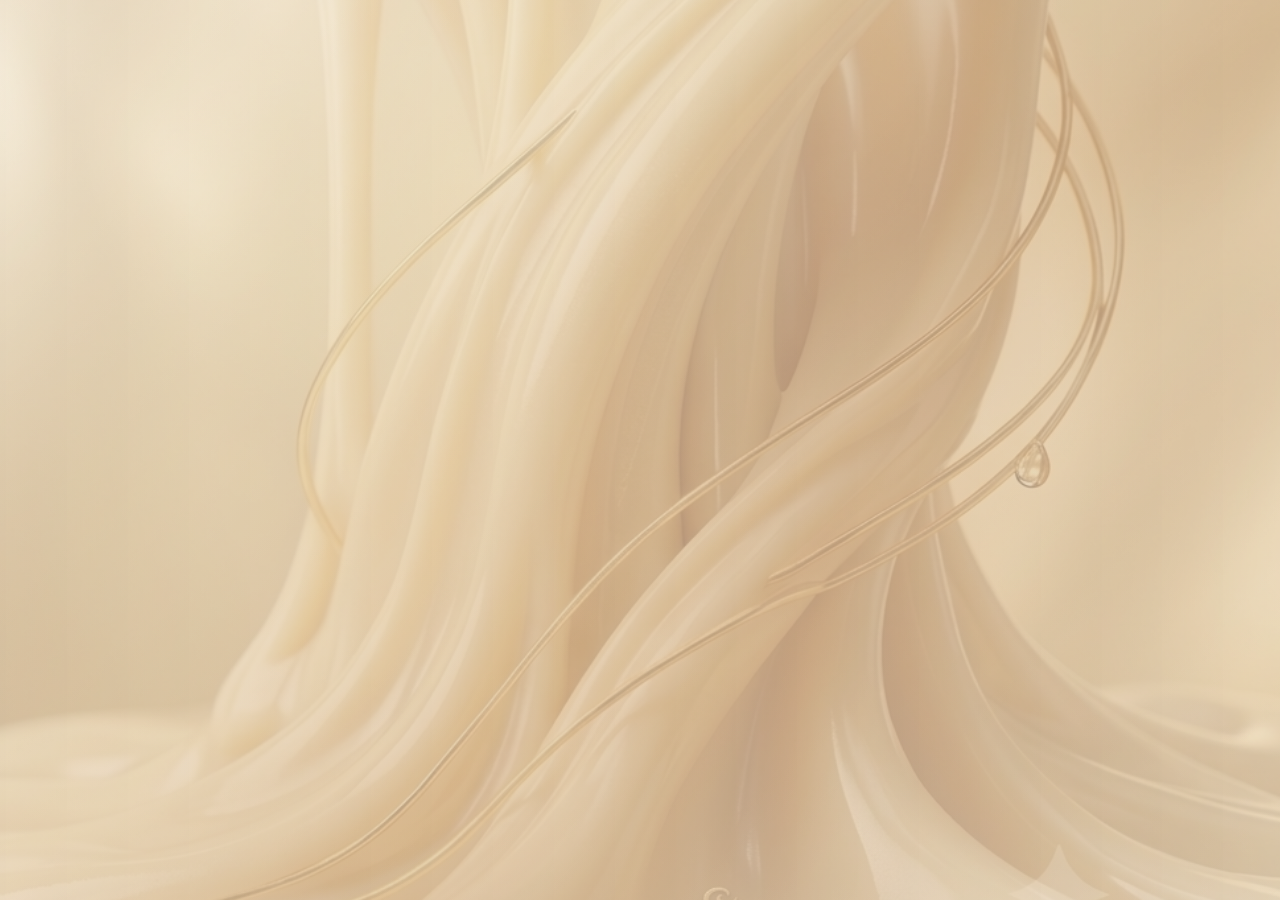
==== commit c0c5253c: "Add details.html with initial layout and styles" ====
--- a/details.html
+++ b/details.html
@@ -8,12 +8,26 @@
   <style>
     @import url('https://fonts.googleapis.com/css2?family=Playfair+Display:wght@400;600;700;800&family=Inter:wght@300;400;500;600;700&display=swap');
 
-    :root { --brown-900:#2a1e16; --brown-700:#5b3b28; --muted:rgba(32,26,23,0.72); }
+    :root { --brown-900:#2a1e16; --brown-700:#5b3b28; --muted:rgba(32,26,23,0.72); --card-bg: rgba(255,255,255,0.14); }
     *{box-sizing:border-box;margin:0;padding:0}
     html{scroll-behavior:smooth}
-    body{font-family:'Inter',system-ui,Segoe UI,Roboto,Arial,sans-serif;color:var(--muted);min-height:100vh;position:relative;background:linear-gradient(135deg,#f7efe4 0%,#e9d8b7 28%,#d7b995 58%,#efe0c7 100%)}
+    body{
+      font-family:'Inter',system-ui,Segoe UI,Roboto,Arial,sans-serif;
+      color:var(--muted);
+      min-height:100vh;
+      position:relative;
+      background:linear-gradient(135deg,#f7efe4 0%,#e9d8b7 28%,#d7b995 58%,#efe0c7 100%);
+      -webkit-font-smoothing:antialiased;
+      -moz-osx-font-smoothing:grayscale;
+    }
 
-    body::before{content:'';position:fixed;inset:0;background:url('samplev2.png') center center / cover no-repeat fixed;opacity:0.32;filter:saturate(0.9) contrast(1.06) brightness(0.96) blur(0.2px);transform:scale(1.04);pointer-events:none;z-index:0}
+    /* backdrop image */
+    body::before{
+      content:'';position:fixed;inset:0;pointer-events:none;z-index:0;
+      background:url('samplev2.jpg') center center / cover no-repeat fixed;
+      opacity:0.32;filter:saturate(0.9) contrast(1.06) brightness(0.96) blur(0.2px);
+      transform:scale(1.04);
+    }
     body::after{content:'';position:fixed;inset:0;background:linear-gradient(90deg,rgba(247,239,228,0.2),rgba(255,255,255,0.08));pointer-events:none;z-index:0}
 
     nav{position:sticky;top:0;z-index:10;background:rgba(247,239,228,0.62);backdrop-filter:blur(14px);border-bottom:1px solid rgba(91,59,40,0.12)}
@@ -23,175 +37,53 @@
 
     main{max-width:1220px;margin:36px auto;padding:0 22px 80px;position:relative;z-index:1}
 
-    /* move mascot slightly to the right by using asymmetric columns and aligning the image-shell to the end */
+    /* layout */
     .hero{display:grid;grid-template-columns:1fr 0.88fr;gap:36px;align-items:center;min-height:520px}
     .hero .hero-sub{font-size:0.8rem;letter-spacing:0.18em;text-transform:uppercase;color:var(--brown-700);font-weight:700;margin-bottom:18px}
     .hero h1{font-family:'Playfair Display',serif;font-size:clamp(2.8rem,5vw,4.4rem);color:var(--brown-900);line-height:1;margin-bottom:18px}
     .hero-subtopic{font-size:1.1rem;color:var(--brown-700);font-weight:600;margin-bottom:18px;line-height:1.6}
     .hero p{color:var(--muted);max-width:620px;line-height:1.85}
 
-    /* Improved image shell for plush, 3D mascot */
-    .image-shell{position:relative;border-radius:26px;padding:18px;overflow:visible;display:flex;align-items:center;justify-content:flex-end;
+    /* image shell - now allows perspective and bottom-right placement */
+    .image-shell{
+      position:relative;
+      border-radius:26px;
+      padding:18px;
+      overflow:visible;
+      display:flex;
+      align-items:center;
+      justify-content:flex-end;
       background:radial-gradient(circle at 60% 30%, rgba(255,244,220,0.55), rgba(255,235,200,0.22) 30%, rgba(196,150,100,0.10) 70%);
-      box-shadow:0 48px 120px rgba(80,48,20,0.28), inset 0 -18px 48px rgba(255,245,230,0.06);border:1px solid rgba(124,89,61,0.12);
+      box-shadow:0 48px 120px rgba(80,48,20,0.28), inset 0 -18px 48px rgba(255,245,230,0.06);
+      border:1px solid rgba(124,89,61,0.12);
       backdrop-filter: blur(2px);
+      perspective:1200px;              /* enable 3d perspective for children */
+      justify-self:end;               /* place the whole shell to the right column end */
+      align-self:end;                 /* align to bottom of the hero grid cell */
     }
 
-    /* stronger warm glow behind the mascot */
     .image-shell::before{content:'';position:absolute;left:50%;top:32%;transform:translate(-6%,-32%);width:68%;height:68%;border-radius:50%;pointer-events:none;
-      background:radial-gradient(circle at 45% 35%, rgba(255,218,150,0.45), rgba(255,200,120,0.16) 40%, rgba(255,160,60,0.06) 70%);
-      filter:blur(28px);mix-blend-mode:screen;opacity:0.95;
+      background:radial-gradient(circle at 45% 35%, rgba(255,218,150,0.45), rgba(255,200,120,0.16) 40%, rgba(255,160,60,0.06) 70%);filter:blur(28px);mix-blend-mode:screen;opacity:0.95;
+    }
+    .image-shell::after{content:'';position:absolute;inset:0;border-radius:26px;pointer-events:none;background:radial-gradient(60% 60% at 52% 35%, rgba(255,245,230,0.06), rgba(0,0,0,0.06) 60%);box-shadow: inset 0 -60px 120px rgba(0,0,0,0.06);}
+
+    /* mascot image: show full image and give a subtle 3D bottom-right tilt on larger screens */
+    .image-shell img.mascot{
+      width: 100%;
+      height: auto;
+      max-width: 520px;
+      object-fit: contain;
+      object-position: center;
+      border-radius: 10px;
+      display:block;
+      /* 3D effect and bottom-right shift */
+      transform-origin: 60% 80%;
+      transform: translate3d(10%,18%,36px) rotateX(6deg) rotateY(-8deg) scale(1);
+      filter: drop-shadow(0 64px 96px rgba(34,20,12,0.48)) saturate(1.12) contrast(1.08) brightness(1.03);
+      transition: transform 450ms cubic-bezier(.2,.8,.2,1), filter 250ms ease;
+      will-change: transform;
     }
 
-    /* Soft vignette + rim light (overlay) */
-    .image-shell::after{content:'';position:absolute;inset:0;border-radius:26px;pointer-events:none;
-      background:radial-gradient(60% 60% at 52% 35%, rgba(255,245,230,0.06), rgba(0,0,0,0.06) 60%);
-      box-shadow: inset 0 -60px 120px rgba(0,0,0,0.06);
-    }
-
-    /* make the mascot more compact and slightly shifted right (translateX) */
-    .image-shell img.mascot{width:100%;height:auto;max-width:520px;object-fit:cover;object-position:center 55%;display:block;
-      filter: drop-shadow(0 48px 64px rgba(34,20,12,0.46)) saturate(1.12) contrast(1.08) brightness(1.03);
-      transform:translateZ(0) translateX(6%);
-      transition:transform 350ms cubic-bezier(.2,.8,.2,1), filter 250ms ease;
-      border-radius:10px; /* subtle rounding so edges blend into background */
-    }
-
-    /* slight lift on hover for interactive feel */
-    .image-shell:hover img.mascot{transform:translateY(-8px) translateX(6%) scale(1.012);filter: drop-shadow(0 60px 86px rgba(34,20,12,0.5)) saturate(1.14) contrast(1.09)}
-
-    /* denser, more blurred shadow under mascot */
-    .image-shell .mascot-shadow{position:absolute;left:60%;bottom:6px;transform:translateX(-50%);width:56%;height:36px;background:radial-gradient(ellipse at center, rgba(20,12,6,0.46), rgba(20,12,6,0.08));filter:blur(18px);border-radius:50%;pointer-events:none}
-
-    .panel{background:rgba(255,255,255,0.14);border:1px solid rgba(102,71,47,0.14);border-radius:20px;padding:28px;backdrop-filter:blur(8px)}
-
-    .profile{display:flex;gap:28px;align-items:center}
-    .profile-image{width:180px;height:180px;border-radius:50%;overflow:hidden;border:8px solid rgba(255,255,255,0.42);box-shadow:0 14px 40px rgba(52,31,18,0.12);flex:0 0 auto}
-    .profile-image img{width:100%;height:100%;object-fit:cover}
-    .profile-content{flex:1;min-width:0}
-
-    .shop-grid{display:grid;grid-template-columns:repeat(3,1fr);gap:20px;margin-top:28px}
-    .shop-card{border-radius:14px;overflow:hidden;background:rgba(255,255,255,0.16);padding:0;border:1px solid rgba(98,67,45,0.12)}
-    .shop-card img{width:100%;height:220px;object-fit:cover;display:block}
-    .shop-card .content{padding:16px}
-    .shop-card h3{font-family:'Playfair Display',serif;margin-bottom:8px;color:var(--brown-900)}
-    .shop-card p{color:var(--muted);font-size:0.95rem}
-
-    footer{padding:28px;text-align:center;color:rgba(32,26,23,0.6);border-top:1px solid rgba(92,63,43,0.08);background:rgba(255,255,255,0.06)}
-
-    /* Responsive adjustments */
-    @media (max-width:1120px){
-      .hero{grid-template-columns:1fr 0.98fr}
-      .image-shell img.mascot{max-width:460px}
-    }
-
-    @media (max-width:960px){
-      .hero{grid-template-columns:1fr}
-      .shop-grid{grid-template-columns:1fr}
-      .profile{flex-direction:row;gap:20px}
-      .profile-image{width:140px;height:140px}
-      .panel{padding:20px}
-      .image-shell{padding:12px;justify-content:center}
-      .image-shell img.mascot{max-width:72%;transform:none}
-      .image-shell .mascot-shadow{left:50%}
-    }
-
-    @media (max-width:720px){
-      .nav-container{padding:12px}
-      .profile{flex-direction:column;align-items:center;text-align:center}
-      .profile-image{width:120px;height:120px;border-radius:50%;margin-bottom:16px}
-      .profile-content{width:100%}
-      .profile-content h2{font-size:1.25rem}
-      .profile-content p{margin:0 auto;max-width:100%;font-size:1rem}
-      .panel{padding:18px}
-      .image-shell img.mascot{max-width:92%;}
-      .image-shell .mascot-shadow{left:50%;width:64%;height:26px;filter:blur(12px)}
-    }
-
-    @media (min-width:1600px){
-      main{max-width:1400px}
-      .profile-image{width:220px;height:220px}
-      .image-shell img.mascot{max-width:860px}
-    }
-  </style>
-</head>
-<body>
-  <nav>
-    <div class="nav-container">
-      <a href="index.html" class="logo">Pāladice</a>
-      <a class="cta-button" href="#shop">Explore</a>
-    </div>
-  </nav>
-
-  <main>
-    <section class="hero">
-      <div>
-        <div class="hero-sub">An Adicts Venture</div>
-        <h1>Pāladice</h1>
-        <p class="hero-subtopic">refined craft &amp; thoughtful design • Discover our curated collections</p>
-        <p>Discover our curated collections and refined essentials. Every piece is selected for craftsmanship, thoughtful detail, and enduring value. Explore the shop, learn our story, and get in touch.</p>
-      </div>
-      <div class="image-shell" aria-hidden="false">
-        <!-- Use relative path (no leading slash) so GitHub Pages and repo-root sites resolve correctly -->
-        <img src="image_bc6bxxx.jpg" alt="Pāladice mascot" class="mascot" />
-        <div class="mascot-shadow" aria-hidden="true"></div>
-      </div>
-    </section>
-
-    <section style="margin-top:36px" class="panel">
-      <div class="profile">
-        <div class="profile-image"><img src="DP.png" alt="Pāladice profile" /></div>
-        <div class="profile-content">
-          <h2 style="font-family:'Playfair Display',serif;font-size:1.6rem;color:var(--brown-900)">About Pāladice</h2>
-          <p style="color:var(--muted);margin-top:8px;max-width:760px;line-height:1.85">Built on late-night dreams, bold risks, and unwavering trust, Pāladice is the result of four friends choosing to build with intention and craft. We value thoughtful design, sustainable materials, and pieces that stand the test of time.</p>
-        </div>
-      </div>
-    </section>
-
-    <section id="shop" style="margin-top:30px">
-      <div style="display:flex;align-items:center;justify-content:space-between;margin-bottom:18px">
-        <div>
-          <h3 style="font-family:'Playfair Display',serif;font-size:1.4rem;color:var(--brown-900);margin:0">Our Shop</h3>
-          <div style="color:var(--muted);font-size:0.92rem;margin-top:6px">Explore our curated collections</div>
-        </div>
-      </div>
-
-      <div class="shop-grid">
-        <article class="shop-card">
-          <img src="Shopv1.png" alt="Featured items" />
-          <div class="content">
-            <h3>Featured Items</h3>
-            <p>Discover our latest handpicked selections curated to blend modern aesthetics with timeless value.</p>
-          </div>
-        </article>
-
-        <article class="shop-card">
-          <img src="Dish.png" alt="Premium line" />
-          <div class="content">
-            <h3>Premium Line</h3>
-            <p>Experience elevated essentials crafted with premium details, rich textures, and refined finishing.</p>
-          </div>
-        </article>
-
-        <article class="shop-card">
-          <img src="Designerv1.png" alt="Designer pieces" />
-          <div class="content">
-            <h3>Designer Pieces</h3>
-            <p>Exclusive designs inspired by contemporary taste, craftsmanship, and a distinctive luxury point of view.</p>
-          </div>
-        </article>
-      </div>
-    </section>
-
-    <section style="margin-top:40px" class="panel">
-      <h3 style="font-family:'Playfair Display',serif;font-size:1.4rem;color:var(--brown-900);margin-bottom:12px">Join Us</h3>
-      <p style="color:var(--muted);max-width:820px;line-height:1.85">Be part of the Pāladice experience. Subscribe for curated updates, exclusive launches, and refined inspiration delivered straight to your inbox.</p>
-    </section>
-  </main>
-
-  <footer>
-    &copy; 2026 Pāladice. An Adicts Venture. All rights reserved. | <a href="#">Privacy Policy</a>
-  </footer>
-
-</body>
-</html>
+    /* interactive hover subtly increases depth */
+    .image-shell:hover img.mascot{
+      transform: translate3d*
